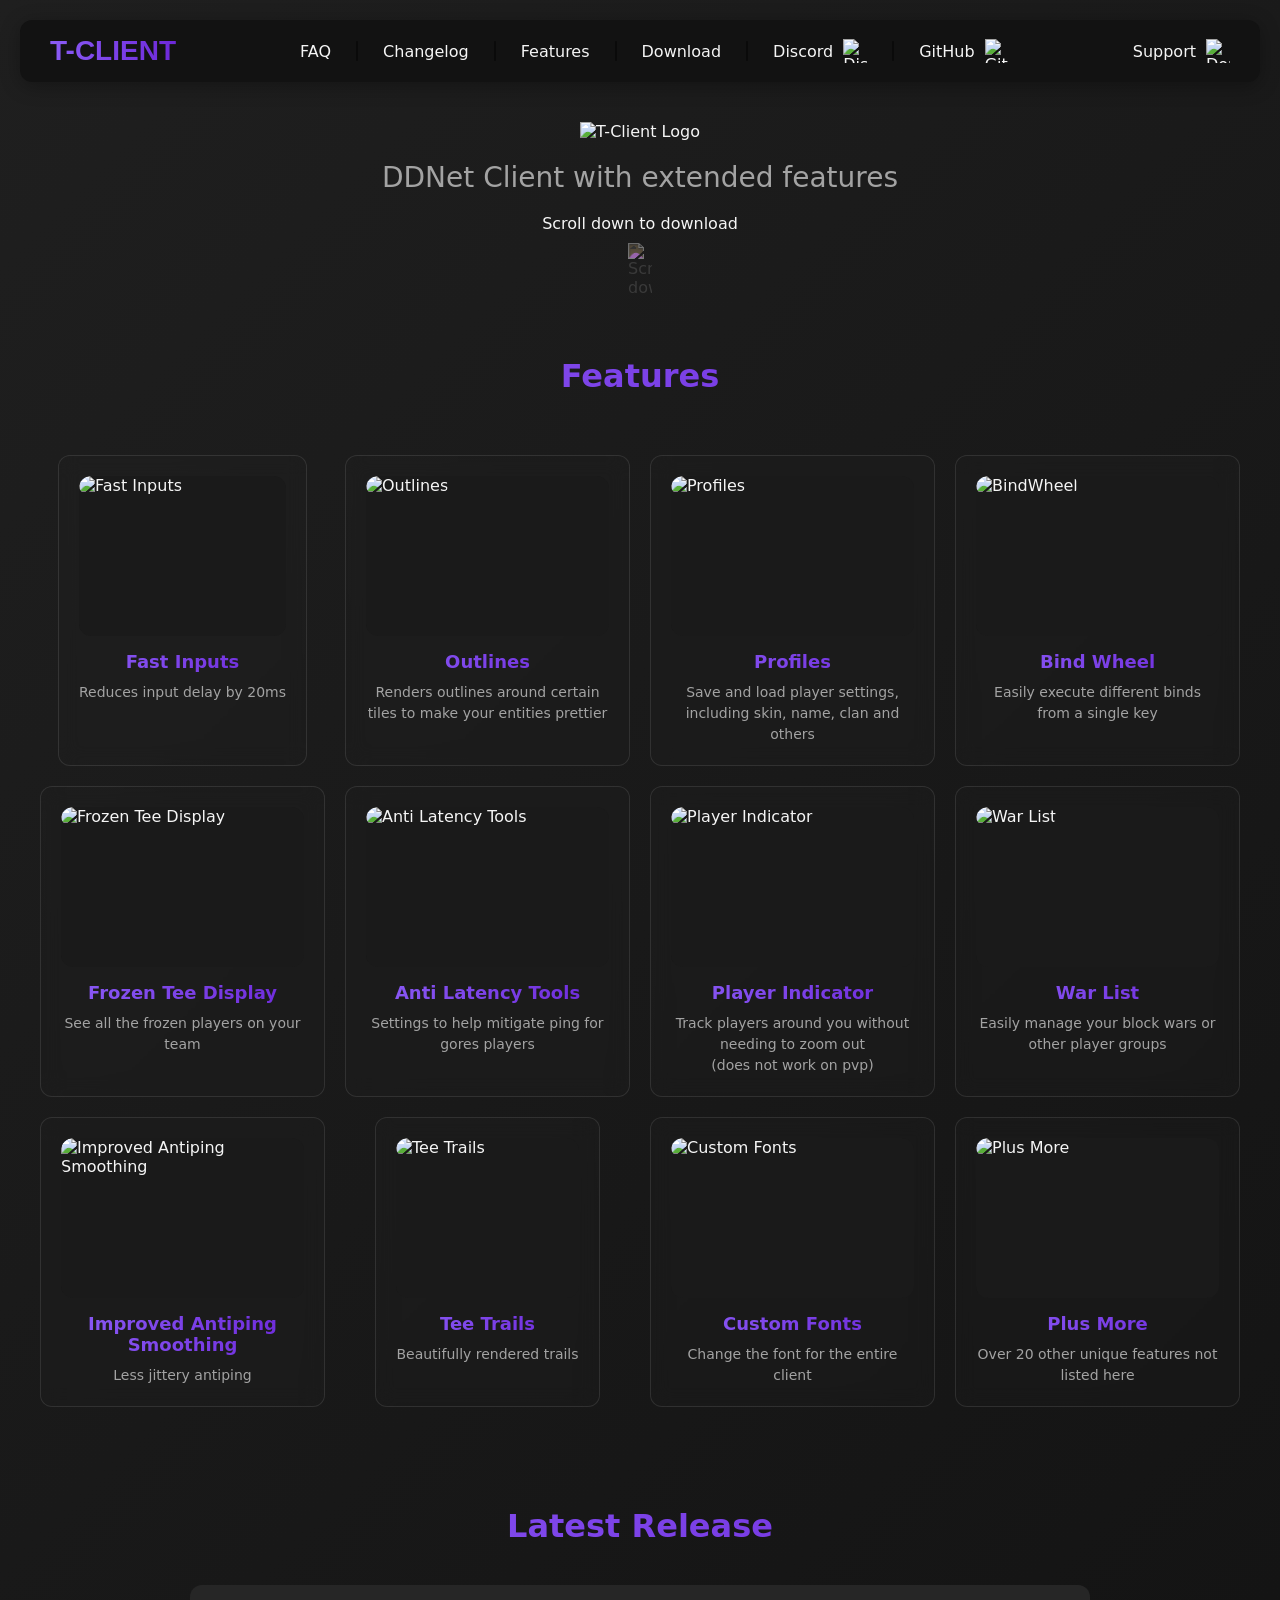
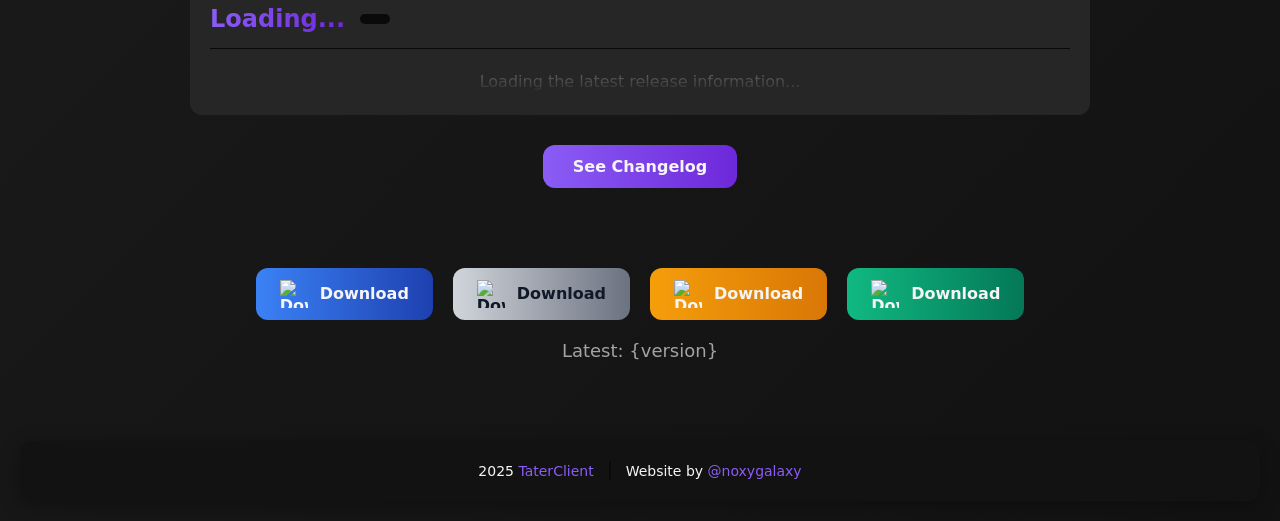
==== docs/index.html @ 58777718 "Merge ac52b1b4b8d6e04c8b4a84dab9ced0051014b858 into c075afdae8b0838ff6354a8eca36bbe32fbafc90" ====
<!DOCTYPE html>
<html lang="en">
<head>
    <meta charset="UTF-8">
    <meta name="viewport" content="width=device-width, initial-scale=1.0">
    <title>Tater Client</title>
    <meta name="description" content="Open source DDNet client with additional features" />
    <meta name="keywords" content="ddnet, tclient, tater, tater client, t-client, ddrace network, ddracenetwork, ddnet client, ddnetclient">
    <meta name="language" content="English">
    <meta name="image" content="assets/logo-vert.png" />
    <meta itemprop="name" content="Tater Client" />
    <meta itemprop="description" content="Open source DDNet client with additional features" />
    <meta itemprop="image" content="assets/logo-vert.png" />

    <link rel="stylesheet" href="font.css">
    <link rel="stylesheet" href="style.css">
    <link rel="stylesheet" href="https://unpkg.com/aos@next/dist/aos.css" />
    <script src="https://cdn.jsdelivr.net/npm/marked/marked.min.js"></script>
</head>
<body>
    <nav>
        <div class="nav-content">
            <div class="logo">T-CLIENT</div>
            <div class="nav-links">
                <a href="faq/">FAQ</a>
                <span class="divider"></span>
                <a href="changelog/">Changelog</a>
                <span class="divider"></span>
                <a href="#features">Features</a>
                <span class="divider"></span>
                <a href="#download">Download</a>
                <span class="divider"></span>
                <a href="https://discord.gg/BgPSapKRkZ" target="_blank" class="discord-link">
                    Discord
                    <img class="discord-icon" src="assets/discord.svg" alt="Discord">
                </a>
                <span class="divider"></span>
                <a href="https://github.com/sjrc6/TaterClient-ddnet" target="_blank" class="discord-link">
                    GitHub
                    <img class="discord-icon" src="assets/github.svg" alt="GitHub">
                </a>
            </div>
            <div class="donate-icon">
                <a href="https://ko-fi.com/Totar" target="_blank" class="discord-link">
                    Support
                    <img src="assets/donate.png" alt="Donate icon">
                </a>
            </div>
        </div>
    </nav>

    <main>
        <header data-aos="zoom-in" data-aos-duration="1000" data-aos-delay="250">

            <picture>
                <source media="(min-aspect-ratio: 1)" srcset="assets/TClient_Logo_Horizontal.svg">
                <img src="assets/TClient_Logo_Vertical.svg" alt="T-Client Logo" class="hero-logo" id="heroLogo">
            </picture>
            <p class="hero-text">DDNet Client with extended features</p>
            <div class="scroll-indicator">
                <p>Scroll down to download</p>
                <img src="assets/Arrow-down.svg" alt="Scroll down">
            </div>
        </header>

        <section id="features" data-aos="fade-up" data-aos-duration="1000" data-aos-delay="500">
            <h2>Features</h2>
            <div class="features-grid">
                <div class="feature-card">
                    <div class="image-container">
                        <img src="assets/features/fastinput.png" alt="Fast Inputs">
                    </div>
                    <div class="feature-content">
                        <h3>Fast Inputs</h3>
                        <p>Reduces input delay by 20ms</p>
                    </div>
                </div>
                <div class="feature-card">
                    <div class="image-container">
                        <img src="assets/features/outlines.png" alt="Outlines">
                    </div>
                    <div class="feature-content">
                        <h3>Outlines</h3>
                        <p>Renders outlines around certain tiles to make your entities prettier</p>
                    </div>
                </div>
                <div class="feature-card">
                    <div class="image-container">
                        <img src="assets/features/profiles.png" alt="Profiles">
                    </div>
                    <div class="feature-content">
                        <h3>Profiles</h3>
                        <p>Save and load player settings, including skin, name, clan and others</p>
                    </div>
                </div>
                <div class="feature-card">
                    <div class="image-container">
                        <img src="assets/features/bindwheel.png" alt="BindWheel">
                    </div>
                    <div class="feature-content">
                        <h3>Bind Wheel</h3>
                        <p>Easily execute different binds from a single key</p>
                    </div>
                </div>
                <div class="feature-card">
                    <div class="image-container">
                        <img src="assets/features/ftd.png" alt="Frozen Tee Display">
                    </div>
                    <div class="feature-content">
                        <h3>Frozen Tee Display</h3>
                        <p>See all the frozen players on your team</p>
                    </div>
                </div>
                <div class="feature-card">
                    <div class="image-container">
                        <img src="assets/features/antilatency.png" alt="Anti Latency Tools">
                    </div>
                    <div class="feature-content">
                        <h3>Anti Latency Tools</h3>
                        <p>Settings to help mitigate ping for gores players</p>
                    </div>
                </div>
                <div class="feature-card">
                    <div class="image-container">
                        <img src="assets/features/playerind.png" alt="Player Indicator">
                    </div>
                    <div class="feature-content">
                        <h3>Player Indicator</h3>
                        <p>Track players around you without needing to zoom out<br>(does not work on pvp)</p>
                    </div>
                </div>
                <div class="feature-card">
                    <div class="image-container">
                        <img src="assets/features/warlist.png" alt="War List">
                    </div>
                    <div class="feature-content">
                        <h3>War List</h3>
                        <p>Easily manage your block wars or other player groups</p>
                    </div>
                </div>
                <div class="feature-card">
                    <div class="image-container">
                        <img src="assets/features/antiping.png" alt="Improved Antiping Smoothing">
                    </div>
                    <div class="feature-content">
                        <h3>Improved Antiping Smoothing</h3>
                        <p>Less jittery antiping</p>
                    </div>
                </div>
                <div class="feature-card">
                    <div class="image-container">
                        <img src="assets/features/trails.png" alt="Tee Trails">
                    </div>
                    <div class="feature-content">
                        <h3>Tee Trails</h3>
                        <p>Beautifully rendered trails</p>
                    </div>
                </div>
                <div class="feature-card">
                    <div class="image-container">
                        <img src="assets/features/fonts.png" alt="Custom Fonts">
                    </div>
                    <div class="feature-content">
                        <h3>Custom Fonts</h3>
                        <p>Change the font for the entire client</p>
                    </div>
                </div>
                <div class="feature-card">
                    <div class="image-container">
                        <img src="assets/features/more.png" alt="Plus More">
                    </div>
                    <div class="feature-content">
                        <h3>Plus More</h3>
                        <p>Over 20 other unique features not listed here</p>
                    </div>
                </div>
            </div>
        </section>

        <section id="latest-release" data-aos="fade-up" data-aos-duration="750">
            <div class="latest-release">
                <h2>Latest Release</h2>
                <div class="changelog-preview">
                    <div class="release">
                        <div class="release-header">
                            <span class="release-version">Loading...</span>
                            <span class="release-date"></span>
                        </div>
                        <div class="release-content">
                            <p>Loading the latest release information...</p>
                        </div>
                    </div>
                </div>
                <a href="changelog/" class="changelog-btn">
                    See Changelog
                </a>
            </div>
        </section>

        <section id="download" data-aos="fade-up" data-aos-duration="500">
            <div class="download-buttons">
                <div class="download-version">
                    <a href="https://github.com/sjrc6/TaterClient-ddnet/releases/latest/download/TClient-windows.zip" target="_blank">
                        <button class="download-btn win-download">
                            <img src="assets/windows-icon.svg" alt="Download">
                            <span>Download</span>
                        </button>
                    </a>
                </div>
                <div class="download-version">
                    <a href="https://github.com/sjrc6/TaterClient-ddnet/releases/latest/download/TClient-macOS.dmg" target="_blank">
                        <button class="download-btn mac-download">
                            <img src="assets/macos-icon.svg" alt="Download">
                            <span>Download</span>
                        </button>
                    </a>
                </div>
                <div class="download-version">
                    <a href="https://github.com/sjrc6/TaterClient-ddnet/releases/latest/download/TClient-ubuntu.tar.xz" target="_blank">
                        <button class="download-btn linux-download">
                            <img src="assets/linux-icon.svg" alt="Download">
                            <span>Download</span>
                        </button>
                    </a>
                </div>
                <div class="download-version">
                    <a href="https://github.com/sjrc6/TaterClient-ddnet/releases/latest/download/TClient-android.apk" target="_blank">
                        <button class="download-btn android-download">
                            <img src="assets/android-icon.svg" alt="Download">
                            <span>Download</span>
                        </button>
                    </a>
                </div>
            </div>
            <p class="version">Latest: {version}</p>
        </section>
    </main>

    <footer>
        <div class="footer-content">
            <p>2025 <a href="https://github.com/sjrc6/TaterClient-ddnet" target="_blank">TaterClient</a></p>
            <span class="divider"></span>
            <p>Website by <a href="https://github.com/noxygalaxy" target="_blank">@noxygalaxy</a></p>
        </div>
    </footer>

    <script src="https://unpkg.com/aos@next/dist/aos.js"></script>
    <script src="script.js"></script>
    <script>
      AOS.init();

      const heroLogo = document.getElementById('heroLogo');

      const sounds = [
      'assets/sounds/tee_scream1.ogg',
      'assets/sounds/tee_scream2.ogg'
      ];

      let clickCount = 0;

      heroLogo.addEventListener('click', () => {
        const soundToPlay = sounds[clickCount % 2];

        const audio = new Audio(soundToPlay);
        audio.volume = 0.5;
        audio.play();

        clickCount++;
      });
    </script>
    <script>
        async function fetchLatestRelease() {
            try {
                const response = await fetch('https://api.github.com/repos/sjrc6/TaterClient-ddnet/releases/latest');
                if (!response.ok) throw new Error('Failed to fetch release');
                const release = await response.json();
                
                const versionElem = document.querySelector('.changelog-preview .release-version');
                const dateElem = document.querySelector('.changelog-preview .release-date');
                const contentElem = document.querySelector('.changelog-preview .release-content');
                
                versionElem.textContent = release.name || 'Unnamed Release';
                dateElem.textContent = new Date(release.published_at).toLocaleDateString('en-US', {
                    year: 'numeric',
                    month: 'long',
                    day: 'numeric'
                });
                contentElem.innerHTML = marked.parse(release.body || 'No description provided.');
                
            } catch (error) {
                console.error('Error fetching latest release:', error);
            }
        }

        marked.setOptions({
            breaks: true,
            gfm: true
        });

        fetchLatestRelease();
    </script>
    <script>
        window.addEventListener('scroll', () => {
            const nav = document.querySelector('nav');
            if (window.scrollY > 150) {
                nav.classList.add('scrolled');
            } else {
                nav.classList.remove('scrolled');
            }
        });
    </script>
</body>
</html>
---- docs/font.css ----
/* Font Imports */
@font-face {
    font-family: 'Druk Wide Cyr';
    src: url('assets/fonts/Druk-Wide-Cyr-Bold.otf') format('opentype');
    font-weight: 700;
    font-style: normal;
    font-display: swap;
}

@font-face {
    font-family: 'Montserrat';
    src: url('assets/fonts/Montserrat-Regular.ttf') format('truetype');
    font-weight: 400;
    font-style: normal;
    font-display: swap;
}

@font-face {
    font-family: 'Montserrat';
    src: url('assets/fonts/Montserrat-Medium.ttf') format('truetype');
    font-weight: 500;
    font-style: normal;
    font-display: swap;
}

@font-face {
    font-family: 'Montserrat';
    src: url('assets/fonts/Montserrat-Bold.ttf') format('truetype');
    font-weight: 700;
    font-style: normal;
    font-display: swap;
}
---- docs/style.css ----
/* Root Variables */
:root {
    --primary-color: #8B5CF6;
    --primary-dark: #6D28D9;
    --bg-color: #1F1F1F;
    --bg-dark: #121212;
    --card-bg: #262626;
    --darker-bg: #0A0A0A;
    --text-color: #F5F5F5;
    --text-secondary: #A3A3A3;
    --accent-color: #10B981;
    --shadow: 0 4px 20px rgba(0, 0, 0, 0.3);
    --border-radius: 12px;
    --glass-bg: rgba(38, 38, 38, 0.2);
    --glass-border: 1px solid rgba(255, 255, 255, 0.1);
    --image-bg: #1A1A1A;
}

/* Global Styles */
* {
    margin: 0;
    padding: 0;
    box-sizing: border-box;
    scroll-behavior: smooth;
    text-decoration: none;
}

*:not(.logo) {
    font-family: 'Montserrat', system-ui, -apple-system, sans-serif;
}

a {
    color: var(--primary-color);
}

::selection {
    background: var(--primary-color);
    color: var(--text-color);
}

body {
    background: linear-gradient(135deg, var(--bg-color) 0%, var(--bg-dark) 100%);
    color: var(--text-color);
    min-height: 100vh;
    padding: 20px;
    overflow-x: hidden;
}

main {
    max-width: 1280px;
    margin: 0 auto;
}

/* Animations */
@keyframes fadeIn {
    from { opacity: 0; transform: translateY(20px); }
    to { opacity: 1; transform: translateY(0); }
}

@keyframes pulse {
    0% { transform: scale(1); }
    50% { transform: scale(1.05); }
    100% { transform: scale(1); }
}

@keyframes float {
    0% { transform: translateY(0); }
    50% { transform: translateY(-10px); }
    100% { transform: translateY(0); }
}

@keyframes glow {
    0% { box-shadow: 0 0 5px rgba(139, 92, 246, 0.3); }
    50% { box-shadow: 0 0 20px rgba(139, 92, 246, 0.6); }
    100% { box-shadow: 0 0 5px rgba(139, 92, 246, 0.3); }
}

/* Navigation */
nav {
    background: var(--bg-dark);
    border-radius: var(--border-radius);
    padding: 15px 30px;
    margin-bottom: 40px;
    box-shadow: var(--shadow);
    position: sticky;
    top: 20px;
    z-index: 1000;
    animation: fadeIn 0.5s ease-out;
    transition: opacity 0.3s ease;
}

nav.scrolled {
    opacity: 0.25;
}

nav.scrolled:hover {
    opacity: 1;
}

.nav-content {
    display: flex;
    align-items: center;
    justify-content: space-between;
    max-width: 1400px;
    margin: 0 auto;
}

.logo {
    font-family: 'Druk Wide Cyr', sans-serif !important;
    font-size: 28px;
    font-weight: 700;
    background: linear-gradient(90deg, var(--primary-color), var(--primary-dark));
    -webkit-background-clip: text;
    -webkit-text-fill-color: transparent;
    transition: transform 0.3s ease;
}

.logo:hover {
    transform: scale(1.03);
}

.nav-links {
    display: flex;
    align-items: center;
    gap: 25px;
}

.nav-links a {
    color: var(--text-color);
    font-size: 16px;
    font-weight: 500;
    transition: color 0.3s ease, transform 0.3s ease;
}

.nav-links a:hover {
    color: var(--primary-color);
    transform: translateY(-2px);
}

.divider {
    width: 2px;
    height: 20px;
    background: var(--darker-bg);
    border-radius: 2px;
}

.discord-icon, .donate-icon img {
    width: 24px;
    height: 24px;
    transition: transform 0.3s ease;
}

.discord-link {
    display: flex;
    align-items: center;
    gap: 10px;
    color: var(--text-color);
    font-size: 16px;
}

.donate-icon {
    transition: transform 0.3s ease;
}

.donate-icon:hover, .discord-link:hover .discord-icon {
    transform: rotate(5deg);
}

/* Header */
header {
    text-align: center;
    margin-bottom: 60px;
    animation: fadeIn 0.8s ease-out;
}

.hero-logo {
    max-width: 600px;
    margin-bottom: 20px;
    animation: float 4s ease-in-out infinite;
    transition: transform 0.3s ease, filter 0.3s ease;
    cursor: pointer;
}

.hero-logo:hover {
    transform: scale(1.05);
    filter: drop-shadow(0 0 15px rgba(139, 92, 246, 0.5));
}

.hero-text {
    font-size: 28px;
    font-weight: 400;
    margin-bottom: 20px;
    color: var(--text-secondary);
}

.scroll-indicator {
    display: flex;
    flex-direction: column;
    align-items: center;
    gap: 10px;
    animation: pulse 2s infinite;
}

.scroll-indicator img {
    width: 24px;
    filter: invert(0.8);
}

/* Features */
#features {
    margin-bottom: 80px;
}

h2 {
    font-size: 32px;
    font-weight: 700;
    text-align: center;
    margin-bottom: 40px;
    background: linear-gradient(90deg, var(--primary-color), var(--primary-dark));
    -webkit-background-clip: text;
    -webkit-text-fill-color: transparent;
}

.features-grid {
    display: grid;
    grid-template-columns: repeat(auto-fit, minmax(260px, 1fr));
    gap: 20px;
    padding: 20px;
}

.feature-card {
    background: var(--glass-bg);
    backdrop-filter: blur(10px);
    border: var(--glass-border);
    border-radius: var(--border-radius);
    padding: 20px;
    position: relative;
    transition: transform 0.4s ease, box-shadow 0.4s ease;
    max-width: 300px;
    margin: 0 auto;
    transform-style: preserve-3d;
}

.feature-card:hover {
    transform: perspective(1000px) rotateX(5deg) rotateY(5deg) scale(1.05);
    box-shadow: 0 10px 30px rgba(139, 92, 246, 0.3);
    animation: glow 1.5s infinite;
}

.feature-card .image-container {
    width: 100%;
    height: 160px;
    overflow: hidden;
    border-radius: var(--border-radius);
    margin-bottom: 15px;
    background: var(--image-bg);
}

.feature-card img {
    width: 100%;
    height: 100%;
    object-fit: cover;
    border-radius: var(--border-radius);
    transition: transform 0.4s ease;
}

.feature-card:hover img {
    transform: scale(1.1);
}

.feature-content {
    text-align: center;
}

.feature-content h3 {
    font-size: 18px;
    font-weight: 600;
    margin-bottom: 10px;
    background: linear-gradient(90deg, var(--primary-color), var(--primary-dark));
    -webkit-background-clip: text;
    -webkit-text-fill-color: transparent;
}

.feature-content p {
    font-size: 14px;
    color: var(--text-secondary);
    line-height: 1.5;
}

/* Latest Release */
#latest-release {
    margin-bottom: 80px;
}

.latest-release {
    text-align: center;
}

.changelog-preview {
    max-width: 900px;
    margin: 0 auto 30px;
}

.changelog-preview .release {
    background: var(--card-bg);
    border-radius: var(--border-radius);
    padding: 20px;
    transition: transform 0.3s ease, box-shadow 0.3s ease;
}

.changelog-preview .release:hover {
    transform: translateY(-3px);
    box-shadow: var(--shadow);
}

.release-header {
    display: flex;
    align-items: center;
    gap: 15px;
    margin-bottom: 20px;
    padding-bottom: 15px;
    border-bottom: 1px solid var(--darker-bg);
}

.release-version {
    font-size: 24px;
    font-weight: 700;
    background: linear-gradient(90deg, var(--primary-color), var(--primary-dark));
    -webkit-background-clip: text;
    -webkit-text-fill-color: transparent;
}

.release-date {
    font-size: 14px;
    color: var(--text-secondary);
    background: var(--darker-bg);
    padding: 5px 15px;
    border-radius: 20px;
}

.release-content {
    font-size: 16px;
    line-height: 1.6;
    color: var(--text-color);
    position: relative;
    max-height: 200px;
    overflow: hidden;
}

.release-content::after {
    content: '';
    position: absolute;
    bottom: 0;
    left: 0;
    right: 0;
    height: 80px;
    background: linear-gradient(transparent, var(--card-bg));
}

/* Changelog */
.changelog {
    background: var(--card-bg);
    border-radius: var(--border-radius);
    padding: 30px;
    margin-bottom: 40px;
    box-shadow: var(--shadow);
}

.changelog .release {
    background: var(--bg-dark);
    border-radius: var(--border-radius);
    padding: 20px;
    margin-bottom: 20px;
    transition: transform 0.3s ease;
}

.changelog .release:hover {
    transform: translateY(-3px);
}

.changelog .release-content {
    font-size: 16px;
    line-height: 1.6;
    color: var(--text-color);
    max-height: none;
    overflow: visible;
}

.changelog .release-content::after {
    content: none;
}

.release-content ul {
    list-style: none;
    margin: 10px 0;
}

.release-content li {
    position: relative;
    padding-left: 20px;
    margin-bottom: 10px;
}

.release-content li::before {
    content: "•";
    color: var(--primary-color);
    position: absolute;
    left: 0;
    font-size: 20px;
}

.release-content code {
    background: var(--darker-bg);
    padding: 2px 6px;
    border-radius: 4px;
    font-size: 14px;
    color: var(--primary-color);
}

.changelog-btn {
    display: inline-block;
    padding: 12px 30px;
    background: linear-gradient(90deg, var(--primary-color), var(--primary-dark));
    border-radius: var(--border-radius);
    color: var(--text-color);
    font-size: 16px;
    font-weight: 600;
    transition: transform 0.3s ease, box-shadow 0.3s ease;
}

.changelog-btn:hover {
    transform: translateY(-3px);
    box-shadow: 0 5px 15px rgba(139, 92, 246, 0.4);
}

/* Download */
#download {
    text-align: center;
    margin-bottom: 80px;
}

.download-buttons {
    display: flex;
    justify-content: center;
    gap: 20px;
    flex-wrap: wrap;
}

.download-btn {
    border: none;
    border-radius: var(--border-radius);
    padding: 12px 24px;
    display: flex;
    align-items: center;
    gap: 12px;
    cursor: pointer;
    transition: transform 0.3s ease, box-shadow 0.3s ease;
    font-size: 16px;
    font-weight: 600;
    color: var(--text-color);
}

.download-btn:hover {
    transform: translateY(-3px);
    box-shadow: 0 5px 15px rgba(0, 0, 0, 0.3);
}

.win-download {
    background: linear-gradient(90deg, #3B82F6, #1E40AF);
}

.linux-download {
    background: linear-gradient(90deg, #F59E0B, #D97706);
}

.android-download {
    background: linear-gradient(90deg, #10B981, #047857);
}

.mac-download {
    background: linear-gradient(90deg, #D1D5DB, #6B7280);
    color: #111827;
}

.download-btn img {
    width: 28px;
    height: 28px;
    object-fit: contain;
}

.mac-download img {
    width: 28px;
    height: 28px;
    object-fit: contain;
}

.mac-download span {
    font-size: 16px;
    font-weight: 600;
    color: #111827;
    line-height: 1.5;
}

.version {
    font-size: 18px;
    color: var(--text-secondary);
    margin-top: 20px;
}

/* FAQ */
.faq-container {
    max-width: 900px;
    margin: 40px auto;
    padding: 0 20px;
}

.faq-header {
    text-align: center;
    margin-bottom: 40px;
}

.faq-header h1 {
    font-size: 32px;
    font-weight: 700;
    background: linear-gradient(90deg, var(--primary-color), var(--primary-dark));
    -webkit-background-clip: text;
    -webkit-text-fill-color: transparent;
}

.faq-header p {
    font-size: 18px;
    color: var(--text-secondary);
    line-height: 1.6;
}

.faq-category {
    margin-bottom: 40px;
}

.category-title {
    font-size: 24px;
    font-weight: 600;
    margin-bottom: 20px;
    padding-bottom: 10px;
    border-bottom: 2px solid var(--primary-color);
}

.faq-item {
    background: var(--card-bg);
    border-radius: var(--border-radius);
    margin-bottom: 15px;
    overflow: hidden;
    transition: box-shadow 0.3s ease;
}

.faq-item:hover {
    box-shadow: var(--shadow);
}

.faq-question {
    padding: 15px 20px;
    display: flex;
    justify-content: space-between;
    align-items: center;
    cursor: pointer;
    transition: background 0.3s ease;
}

.faq-question:hover {
    background: var(--bg-dark);
}

.faq-question h3 {
    font-size: 16px;
    font-weight: 500;
}

.faq-toggle {
    width: 20px;
    height: 20px;
    position: relative;
}

.faq-toggle::before,
.faq-toggle::after {
    content: '';
    position: absolute;
    background: var(--primary-color);
    transition: transform 0.4s cubic-bezier(0.4, 0, 0.2, 1);
}

.faq-toggle::before {
    width: 2px;
    height: 12px;
    top: 4px;
    left: 9px;
}

.faq-toggle::after {
    width: 12px;
    height: 2px;
    top: 9px;
    left: 4px;
}

.faq-answer {
    max-height: 0;
    overflow: hidden;
    transition: max-height 1s ease;
}

.faq-answer-content {
    padding: 15px 20px 20px;
    font-size: 14px;
    color: var(--text-secondary);
    line-height: 1.6;
}

.faq-item.active .faq-toggle::before {
    transform: rotate(90deg);
}

.faq-item.active .faq-answer {
    max-height: 500px;
}

.loading, .error {
    text-align: center;
    padding: 20px;
    font-size: 16px;
    color: var(--text-secondary);
}

.error {
    background: rgba(239, 68, 68, 0.1);
    color: #EF4444;
    border-radius: var(--border-radius);
}

/* Footer */
footer {
    background: var(--bg-dark);
    border-radius: var(--border-radius);
    padding: 20px;
    max-width: 1400px;
    margin: 0 auto;
    box-shadow: var(--shadow);
}

.footer-content {
    display: flex;
    align-items: center;
    justify-content: center;
    gap: 15px;
    font-size: 14px;
}

.footer-content a {
    color: var(--primary-color);
    transition: opacity 0.3s ease;
}

.footer-content a:hover {
    opacity: 0.8;
}

/* Responsive Design */
@media (max-width: 1024px) {
    .features-grid {
        grid-template-columns: repeat(2, 1fr);
    }

    .nav-content {
        flex-direction: column;
        gap: 20px;
    }

    .nav-links {
        flex-direction: column;
        gap: 15px;
        width: 100%;
        text-align: center;
    }

    .nav-links a, .discord-link {
        padding: 8px 0;
    }

    .divider {
        display: none;
    }
}

@media (max-width: 768px) {
    .features-grid {
        grid-template-columns: 1fr;
    }

    h2, .faq-header h1 {
        font-size: 28px;
    }

    .hero-text, .faq-header p {
        font-size: 16px;
    }

    .feature-card:hover {
        transform: none;
    }

    .category-title {
        font-size: 20px;
    }

    .faq-question h3 {
        font-size: 15px;
    }
}
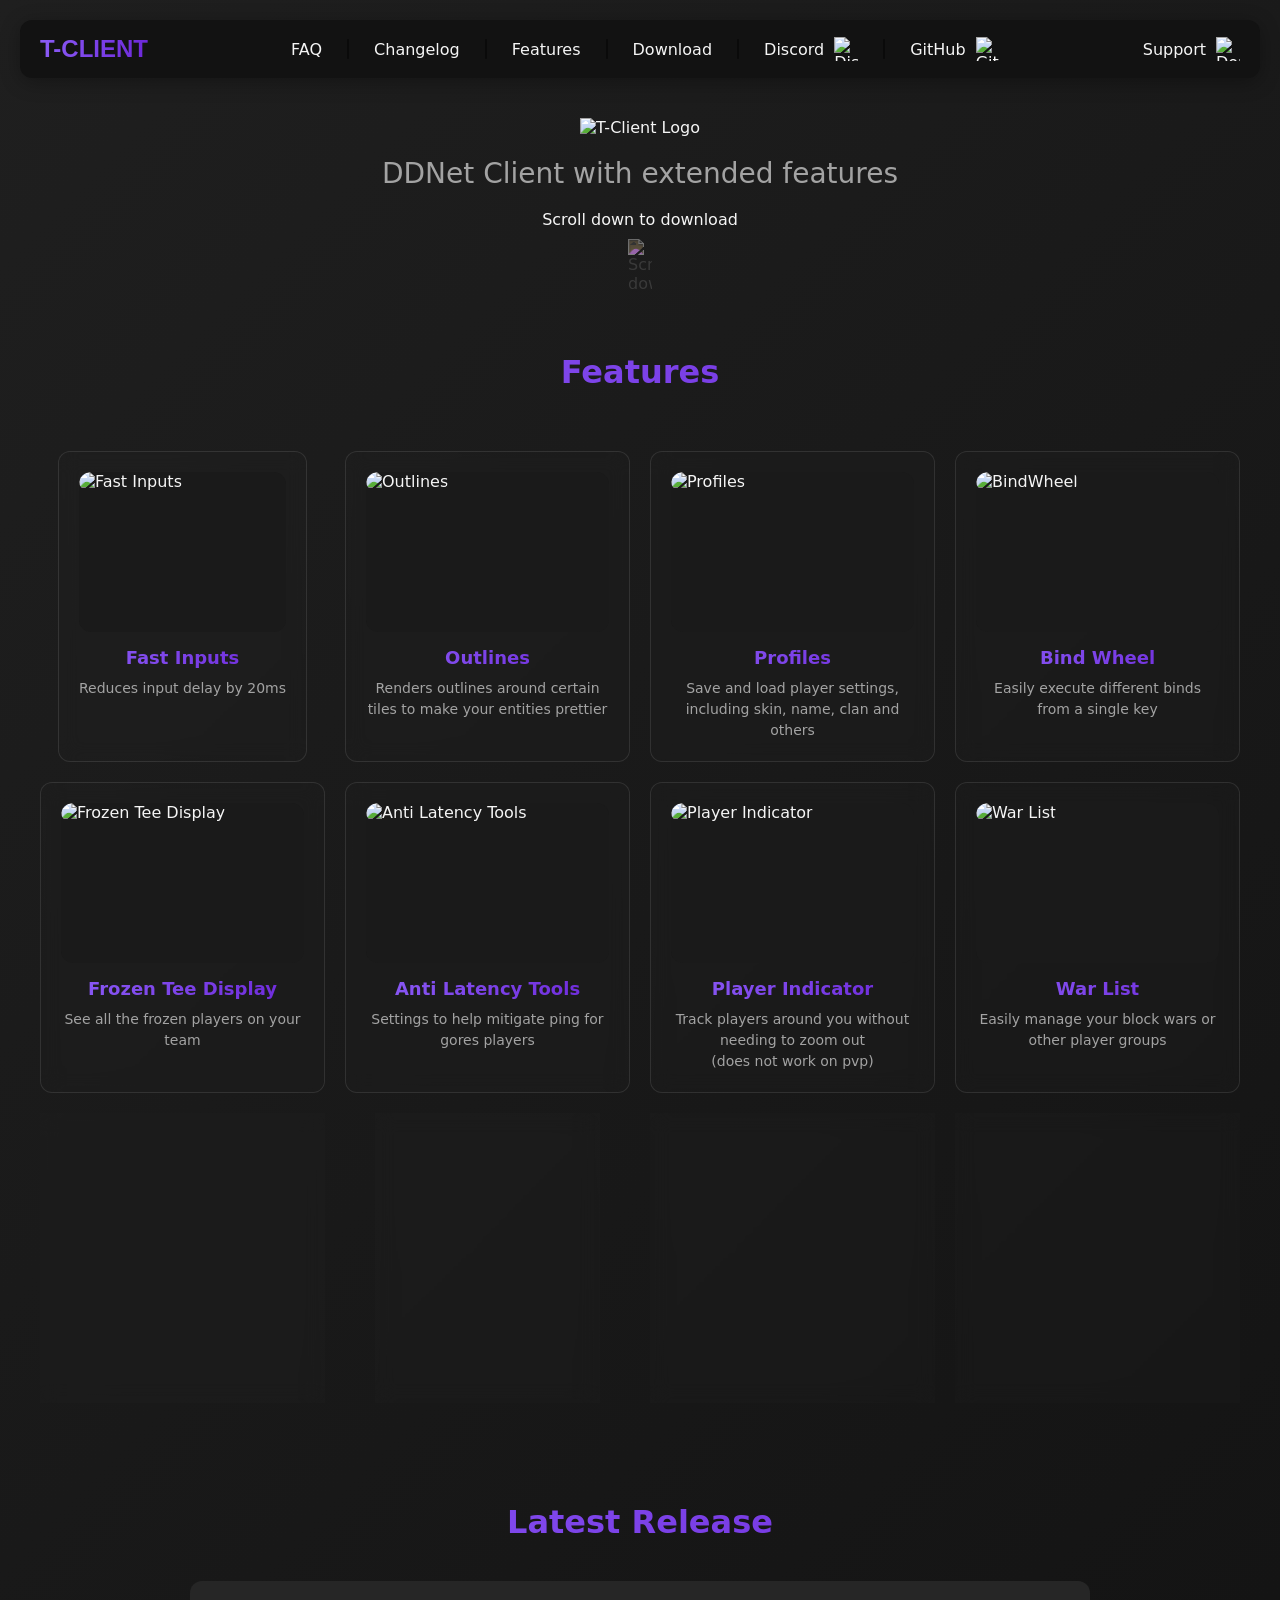
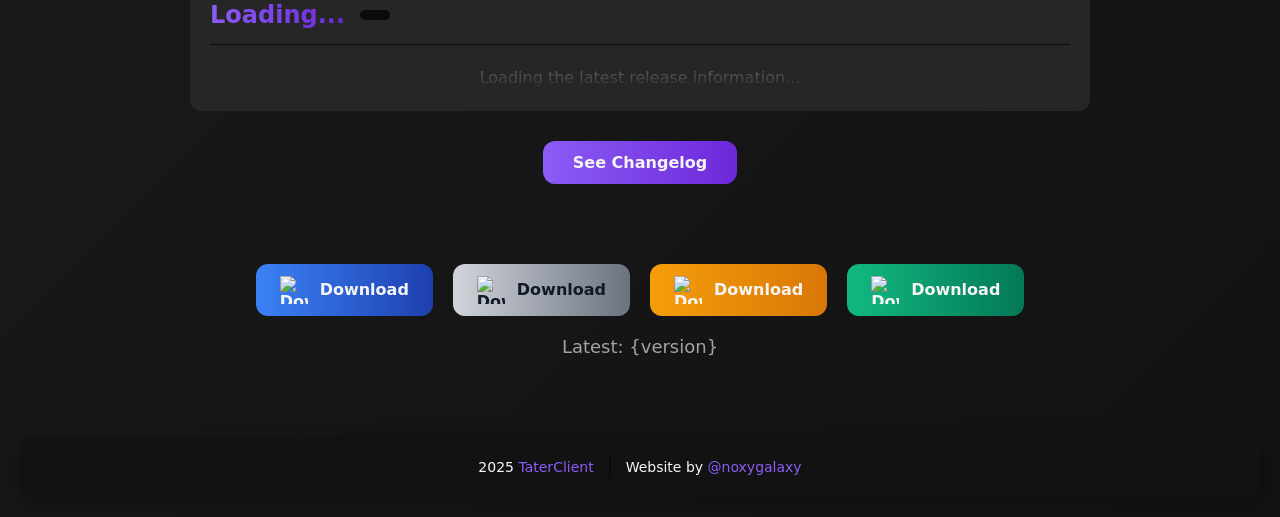
==== commit b47f42b2: "Merge 024cad578e3822b5c349c0af7ab2c329ec4a431e into 51138fd01dd2a4b8d8ed88faebc54a4efd913770" ====
--- a/docs/index.html
+++ b/docs/index.html
@@ -21,6 +21,11 @@
     <nav>
         <div class="nav-content">
             <div class="logo">T-CLIENT</div>
+            <div class="hamburger">
+                <span></span>
+                <span></span>
+                <span></span>
+            </div>
             <div class="nav-links">
                 <a href="faq/">FAQ</a>
                 <span class="divider"></span>
@@ -247,67 +252,77 @@
     <script src="https://unpkg.com/aos@next/dist/aos.js"></script>
     <script src="script.js"></script>
     <script>
-      AOS.init();
-
-      const heroLogo = document.getElementById('heroLogo');
-
-      const sounds = [
-      'assets/sounds/tee_scream1.ogg',
-      'assets/sounds/tee_scream2.ogg'
-      ];
-
-      let clickCount = 0;
-
-      heroLogo.addEventListener('click', () => {
-        const soundToPlay = sounds[clickCount % 2];
-
-        const audio = new Audio(soundToPlay);
-        audio.volume = 0.5;
-        audio.play();
-
-        clickCount++;
-      });
-    </script>
-    <script>
-        async function fetchLatestRelease() {
-            try {
-                const response = await fetch('https://api.github.com/repos/sjrc6/TaterClient-ddnet/releases/latest');
-                if (!response.ok) throw new Error('Failed to fetch release');
-                const release = await response.json();
-                
-                const versionElem = document.querySelector('.changelog-preview .release-version');
-                const dateElem = document.querySelector('.changelog-preview .release-date');
-                const contentElem = document.querySelector('.changelog-preview .release-content');
-                
-                versionElem.textContent = release.name || 'Unnamed Release';
-                dateElem.textContent = new Date(release.published_at).toLocaleDateString('en-US', {
-                    year: 'numeric',
-                    month: 'long',
-                    day: 'numeric'
-                });
-                contentElem.innerHTML = marked.parse(release.body || 'No description provided.');
-                
-            } catch (error) {
-                console.error('Error fetching latest release:', error);
-            }
-        }
-
-        marked.setOptions({
-            breaks: true,
-            gfm: true
-        });
-
-        fetchLatestRelease();
-    </script>
-    <script>
+        AOS.init();
+
+        const heroLogo = document.getElementById('heroLogo');
+
+        const sounds = [
+            'assets/sounds/tee_scream1.ogg',
+            'assets/sounds/tee_scream2.ogg'
+        ];
+
+        let clickCount = 0;
+
+        heroLogo.addEventListener('click', () => {
+            const soundToPlay = sounds[clickCount % 2];
+
+            const audio = new Audio(soundToPlay);
+            audio.volume = 0.5;
+            audio.play();
+
+            clickCount++;
+        });
+
+        let isProgrammaticScroll = false;
+
+        document.querySelectorAll('.nav-links a').forEach(link => {
+            link.addEventListener('click', (e) => {
+                link.blur();
+                link.style.color = 'var(--text-color)';
+                link.style.transform = 'none';
+                setTimeout(() => {
+                    link.style.color = '';
+                    link.style.transform = '';
+                }, 100);
+            });
+        });
+
+        document.querySelectorAll('a[href^="#"]').forEach(anchor => {
+            anchor.addEventListener('click', function(e) {
+                e.preventDefault();
+                isProgrammaticScroll = true;
+                const targetId = this.getAttribute('href').substring(1);
+                const targetElement = document.getElementById(targetId);
+                if (targetElement) {
+                    targetElement.scrollIntoView({ behavior: 'smooth' });
+                    setTimeout(() => {
+                        isProgrammaticScroll = false;
+                    }, 1000);
+                }
+            });
+        });
+
         window.addEventListener('scroll', () => {
             const nav = document.querySelector('nav');
+            if (isProgrammaticScroll) {
+                nav.classList.remove('scrolled');
+                return;
+            }
             if (window.scrollY > 150) {
                 nav.classList.add('scrolled');
             } else {
                 nav.classList.remove('scrolled');
             }
         });
+
+        document.querySelector('.hamburger').addEventListener('click', () => {
+            const hamburger = document.querySelector('.hamburger');
+            const navLinks = document.querySelector('.nav-links');
+            const nav = document.querySelector('nav');
+            hamburger.classList.toggle('active');
+            navLinks.classList.toggle('active');
+            nav.classList.toggle('hamburger-active');
+        });
     </script>
 </body>
 </html>
--- a/docs/style.css
+++ b/docs/style.css
@@ -79,21 +79,27 @@
 nav {
     background: var(--bg-dark);
     border-radius: var(--border-radius);
-    padding: 15px 30px;
+    padding: 15px 20px;
     margin-bottom: 40px;
     box-shadow: var(--shadow);
     position: sticky;
     top: 20px;
     z-index: 1000;
     animation: fadeIn 0.5s ease-out;
-    transition: opacity 0.3s ease;
+    transition: opacity 0.3s ease, pointer-events 0.3s ease;
 }
 
 nav.scrolled {
     opacity: 0.25;
-}
-
-nav.scrolled:hover {
+    pointer-events: auto;
+}
+
+nav.scrolled:hover, nav.scrolled .nav-links.active {
+    opacity: 1;
+    pointer-events: auto;
+}
+
+nav:not(.scrolled) {
     opacity: 1;
 }
 
@@ -107,12 +113,13 @@
 
 .logo {
     font-family: 'Druk Wide Cyr', sans-serif !important;
-    font-size: 28px;
+    font-size: 24px;
     font-weight: 700;
     background: linear-gradient(90deg, var(--primary-color), var(--primary-dark));
     -webkit-background-clip: text;
     -webkit-text-fill-color: transparent;
     transition: transform 0.3s ease;
+    max-width: 100%;
 }
 
 .logo:hover {
@@ -166,6 +173,36 @@
     transform: rotate(5deg);
 }
 
+.hamburger {
+    display: none;
+    flex-direction: column;
+    justify-content: space-between;
+    width: 30px;
+    height: 20px;
+    cursor: pointer;
+    z-index: 1001;
+}
+
+.hamburger span {
+    width: 100%;
+    height: 3px;
+    background: var(--text-color);
+    border-radius: 2px;
+    transition: all 0.3s ease;
+}
+
+.hamburger.active span:nth-child(1) {
+    transform: rotate(45deg) translate(5px, 5px);
+}
+
+.hamburger.active span:nth-child(2) {
+    opacity: 0;
+}
+
+.hamburger.active span:nth-child(3) {
+    transform: rotate(-45deg) translate(7px, -7px);
+}
+
 /* Header */
 header {
     text-align: center;
@@ -174,7 +211,8 @@
 }
 
 .hero-logo {
-    max-width: 600px;
+    max-width: 400px;
+    width: 100%;
     margin-bottom: 20px;
     animation: float 4s ease-in-out infinite;
     transition: transform 0.3s ease, filter 0.3s ease;
@@ -669,21 +707,72 @@
     .features-grid {
         grid-template-columns: repeat(2, 1fr);
     }
+}
+
+@media (max-width: 768px) {
+    .features-grid {
+        grid-template-columns: 1fr;
+    }
+
+    h2, .faq-header h1 {
+        font-size: 28px;
+    }
+
+    .hero-text, .faq-header p {
+        font-size: 16px;
+    }
+
+    .feature-card:hover {
+        transform: none;
+    }
+
+    .category-title {
+        font-size: 20px;
+    }
+
+    .faq-question h3 {
+        font-size: 15px;
+    }
 
     .nav-content {
-        flex-direction: column;
-        gap: 20px;
+        position: relative;
+        flex-direction: row;
+        justify-content: space-between;
+        align-items: center;
+    }
+
+    .logo {
+        font-size: 20px;
+        max-width: 50%;
+    }
+
+    .hamburger {
+        display: flex;
     }
 
     .nav-links {
+        display: none;
         flex-direction: column;
         gap: 15px;
         width: 100%;
-        text-align: center;
+        background: var(--bg-dark);
+        position: absolute;
+        top: 100%;
+        left: 0;
+        padding: 20px;
+        border-radius: 0 0 var(--border-radius) var(--border-radius);
+        box-shadow: var(--shadow);
+        z-index: 1000;
+    }
+
+    .nav-links.active {
+        display: flex;
     }
 
     .nav-links a, .discord-link {
-        padding: 8px 0;
+        padding: 10px 0;
+        text-align: left;
+        width: 100%;
     }
 
     .divider {
@@ -691,28 +780,17 @@
     }
 }
 
-@media (max-width: 768px) {
-    .features-grid {
-        grid-template-columns: 1fr;
-    }
-
-    h2, .faq-header h1 {
-        font-size: 28px;
-    }
-
-    .hero-text, .faq-header p {
-        font-size: 16px;
-    }
-
-    .feature-card:hover {
-        transform: none;
-    }
-
-    .category-title {
-        font-size: 20px;
-    }
-
-    .faq-question h3 {
-        font-size: 15px;
+@media (max-width: 480px) {
+    .hero-logo {
+        max-width: 300px;
+    }
+
+    .logo {
+        font-size: 18px;
+        max-width: 60%;
+    }
+
+    nav {
+        padding: 10px 15px;
     }
 }
